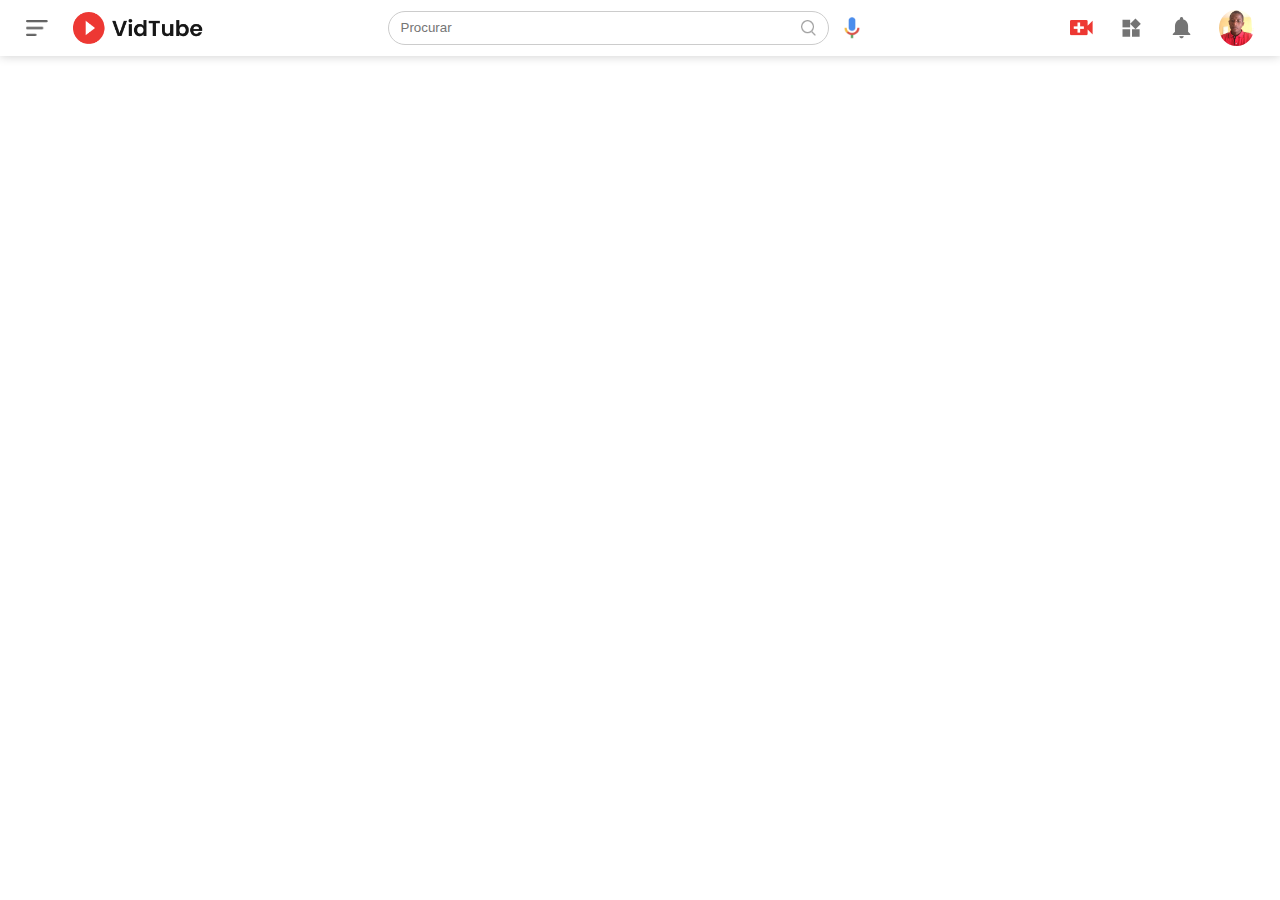
==== Index.html @ d1220606 "navBar" ====
<!DOCTYPE html>
<html lang="en">
<head>
    <meta charset="UTF-8">
    <meta http-equiv="X-UA-Compatible" content="IE=edge">
    <meta name="viewport" content="width=device-width, initial-scale=1.0">
    <title>Youtube_Oscar</title>
    <link rel="stylesheet" href="css/estilos.css">
</head>
<body>
   <!--=====================================================-->
<!--========================Inicio da Nave=============================-->
    <nav class="flex_div">
         <!--===================Div Esquerdo==================================-->
        <div class="nave_esquerdo flex_div">
            <img src="images/menu.png" alt="" class="menu_icon">
            <img src="images/logo.png" alt="logotipo" class="logo">


        </div>
         <!--=====================Div Central================================-->
        <div class="nav_centro flex_div">
            <div class="procurar flex_div">
                <input type="text" placeholder="Procurar">
                <img src="images/search.png" alt="">

            </div>
            <img src="images/voice-search.png" alt="" class="micro">


        </div>
         <!--======================Div Direito===============================-->

        <div class="nav_direito flex_div">
            <img src="images/upload.png" alt="">
            <img src="images/more.png" alt="logotipo">
            <img src="images/notification.png" alt="">
            <img src="images/oscar.png" alt="logotipo" class="usuario_icon">


        </div>
        <!--=========================Fim da Div============================-->

    </nav>
     <!--=========================Fim da Nav============================-->
</body>
</html>
---- css/estilos.css ----
*{
    box-sizing: border-box;
    margin: 0;
    padding: 0;
    font-family:Arial, Helvetica, sans-serif;
}

a{
    text-decoration: none;
    color: #5a5a5a;
}
img{
    cursor: pointer;
}

.flex_div{
    align-items: center;
    display: flex;
}

nav{
    padding: 10px 2%;
    justify-content: space-between;
    box-shadow: 0 0 10px rgb(0, 0, 0,0.2);
    background: #fff;
    position: static;
    z-index: 10;
    top: 0;
}



.nav_direito img{
    width: 25px;
    margin-left: 25px;
}

.nav_direito .usuario_icon{
    width: 35px;
    border-radius: 50%;
    margin-right: 0;
}

.nave_esquerdo .menu_icon{
    width: 22px;
    margin-right: 25px;

}

.nave_esquerdo .logo{
    width: 130px;
}

.nav_centro  .micro{
    width: 16px;
}

.nav_centro .procurar{
    border:1px solid #ccc;
    margin-right: 15px;
    padding: 8px 12px;
    border-radius: 25px;
}

.nav_centro .procurar input{
    background-color: transparent;
    border: 0;
    outline: 0;
    width: 400px;
}

.nav_centro .procurar img{
    width: 15px;
}
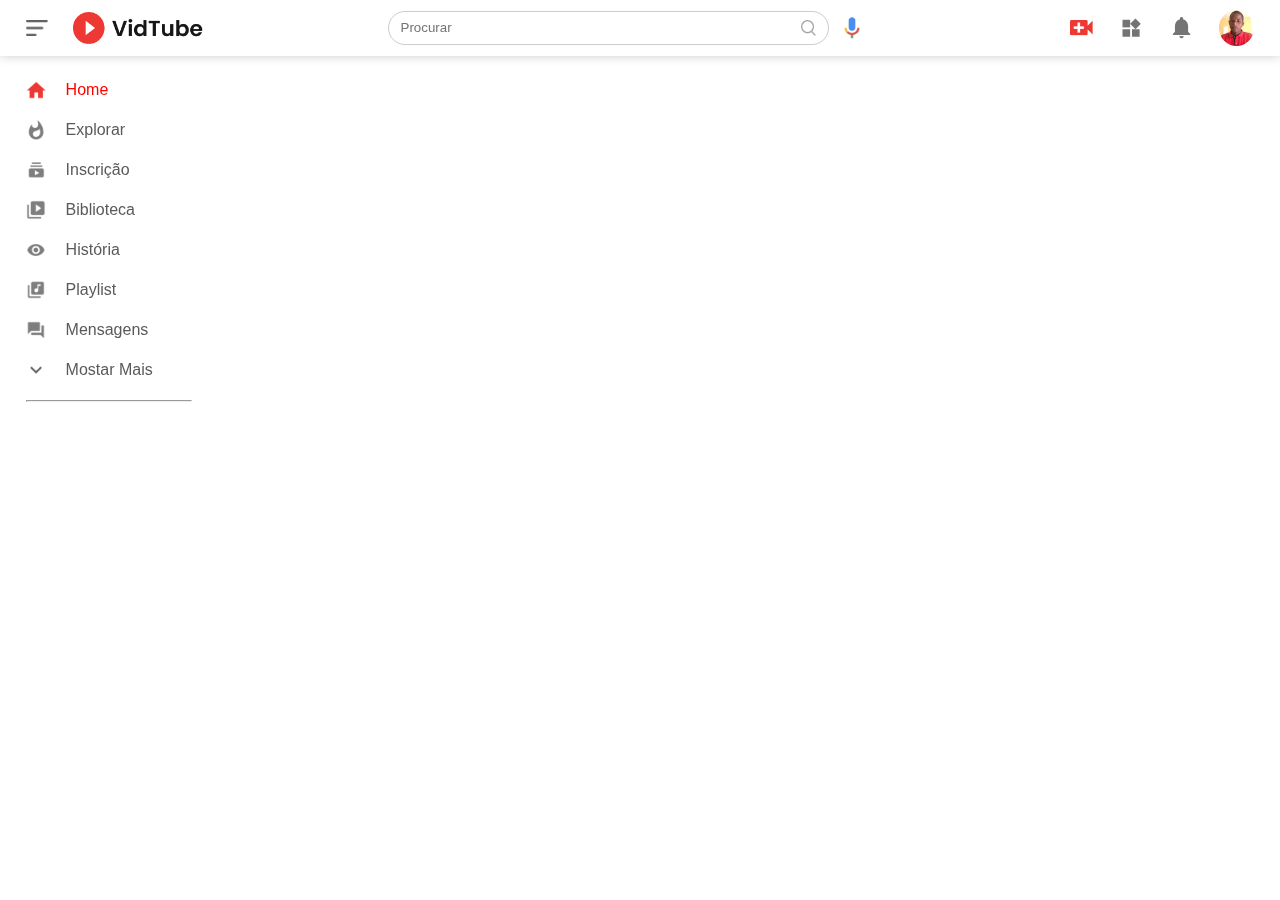
==== commit b2595210: "sidebar" ====
--- a/Index.html
+++ b/Index.html
@@ -11,25 +11,20 @@
    <!--=====================================================-->
 <!--========================Inicio da Nave=============================-->
     <nav class="flex_div">
-         <!--===================Div Esquerdo==================================-->
+    <!--===================Div Esquerdo==================================-->
         <div class="nave_esquerdo flex_div">
             <img src="images/menu.png" alt="" class="menu_icon">
             <img src="images/logo.png" alt="logotipo" class="logo">
-
-
         </div>
-         <!--=====================Div Central================================-->
+    <!--=====================Div Central================================-->
         <div class="nav_centro flex_div">
             <div class="procurar flex_div">
                 <input type="text" placeholder="Procurar">
                 <img src="images/search.png" alt="">
-
             </div>
             <img src="images/voice-search.png" alt="" class="micro">
-
-
         </div>
-         <!--======================Div Direito===============================-->
+    <!--======================Div Direito===============================-->
 
         <div class="nav_direito flex_div">
             <img src="images/upload.png" alt="">
@@ -39,9 +34,28 @@
 
 
         </div>
-        <!--=========================Fim da Div============================-->
+    <!--=========================Fim da Div============================-->
 
     </nav>
-     <!--=========================Fim da Nav============================-->
+<!--=========================Fim da Nav============================-->
+
+<!--=========================INICIO DA SIDE BAR============================-->
+
+<div class="sideBar">
+    <div class="shortcut">
+         <a href=""><img src="images/home.png">Home</a>
+         <a href=""><img src="images/explore.png">Explorar</a>
+         <a href=""><img src="images/subscriprion.png">Inscrição</a>
+         <a href=""><img src="images/library.png">Biblioteca</a>
+         <a href=""><img src="images/history.png">História</a>
+         <a href=""><img src="images/playlist.png">Playlist</a>
+         <a href=""><img src="images/messages.png">Mensagens</a>
+        <a href=""><img src="images/show-more.png">Mostar Mais</a>
+
+        <hr>
+</div>
+</div>
+
+
 </body>
 </html>--- a/css/estilos.css
+++ b/css/estilos.css
@@ -23,7 +23,7 @@
     justify-content: space-between;
     box-shadow: 0 0 10px rgb(0, 0, 0,0.2);
     background: #fff;
-    position: static;
+    position: sticky;
     z-index: 10;
     top: 0;
 }
@@ -71,4 +71,33 @@
 
 .nav_centro .procurar img{
     width: 15px;
+}
+
+/*Fim da Nave Bar e Inicio da side bar */
+
+.sideBar{
+    background: #fff;
+    width: 15%;
+    height: 300px;
+    position: fixed;
+    top: 0;
+    padding-left: 2%;
+    padding-top: 80px;
+}
+
+.shortcut a img{
+    width: 20px;
+    margin-right: 20px;
+}
+
+.shortcut a{
+    display: flex;
+    align-items: center;
+    margin-bottom: 20px;
+    width: fit-content;
+    flex-wrap: wrap;
+}
+
+.shortcut a:first-child{
+    color: red;
 }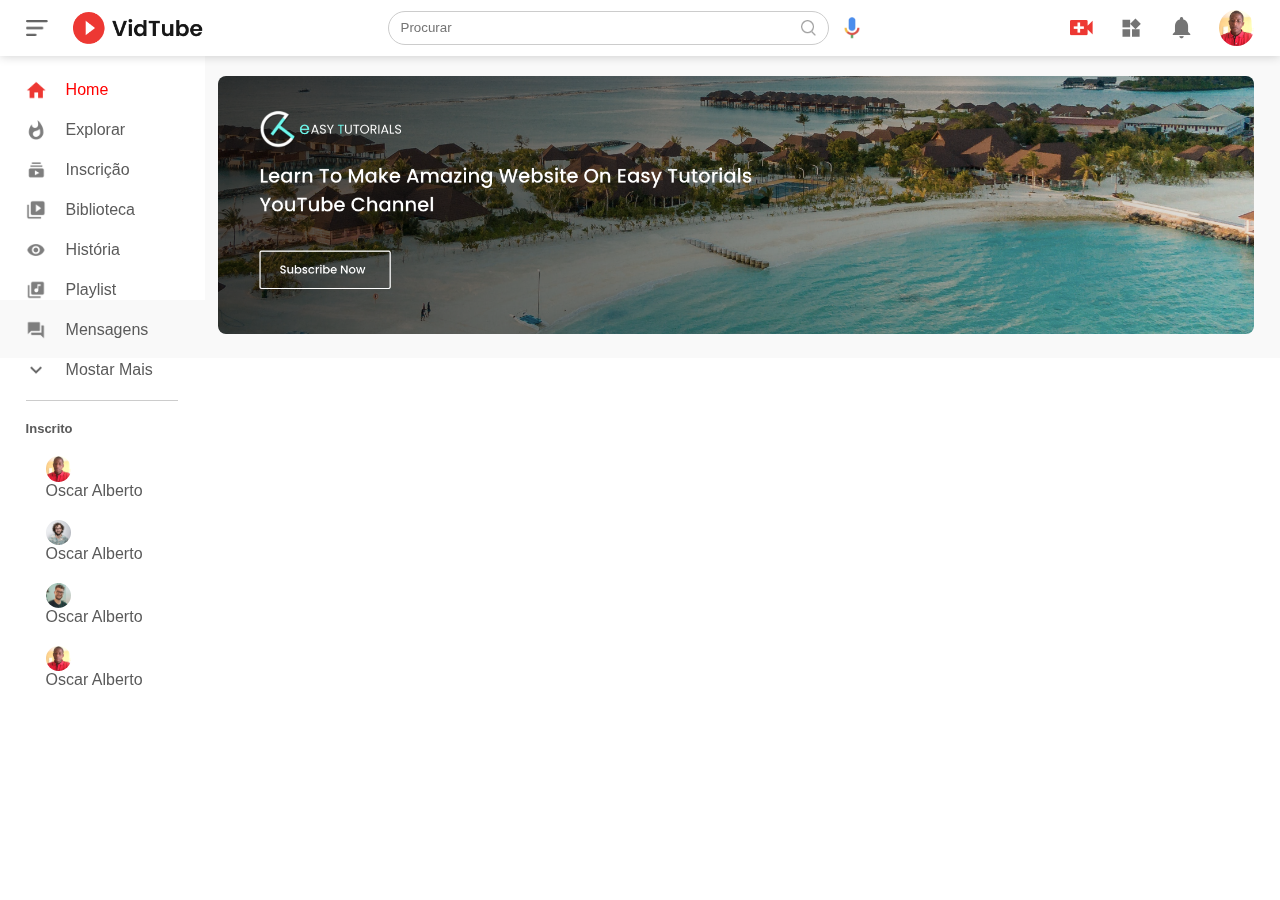
==== commit 6b803fdb: "eventos" ====
--- a/Index.html
+++ b/Index.html
@@ -43,19 +43,36 @@
 
 <div class="sideBar">
     <div class="shortcut">
-         <a href=""><img src="images/home.png">Home</a>
-         <a href=""><img src="images/explore.png">Explorar</a>
-         <a href=""><img src="images/subscriprion.png">Inscrição</a>
-         <a href=""><img src="images/library.png">Biblioteca</a>
-         <a href=""><img src="images/history.png">História</a>
-         <a href=""><img src="images/playlist.png">Playlist</a>
-         <a href=""><img src="images/messages.png">Mensagens</a>
-        <a href=""><img src="images/show-more.png">Mostar Mais</a>
+         <a href=""><img src="images/home.png"><p> Home</p></a>
+         <a href=""><img src="images/explore.png"><p>Explorar</p></a>
+         <a href=""><img src="images/subscriprion.png"><p>Inscrição</p></a>
+         <a href=""><img src="images/library.png"><p>Biblioteca</p></a>
+         <a href=""><img src="images/history.png"><p>História</p></a>
+         <a href=""><img src="images/playlist.png"><p>Playlist</p></a>
+         <a href=""><img src="images/messages.png"><p>Mensagens</p></a>
+        <a href=""><img src="images/show-more.png"><p>Mostar Mais</p></a>
 
         <hr>
 </div>
+
+<div class="inscritos">
+    <h3>Inscrito</h3>
+    <a href=""><img src="images/oscar.png"><p>Oscar Alberto</p></a>
+    <a href=""><img src="images/Jack.png"><p>Oscar Alberto</p></a>
+    <a href=""><img src="images/simon.png"><p>Oscar Alberto</p></a>
+    <a href=""><img src="images/oscar.png"><p>Oscar Alberto</p></a>
+</div>
+</div>
+<!--=========================INICIO DA Main============================-->
+<div class="container">
+    <div class="baner">
+        <img src="images/banner.png" alt="">
+    </div>
+
 </div>
 
 
+
+<script src="js/ficheiro.js"></script>
 </body>
 </html>--- a/css/estilos.css
+++ b/css/estilos.css
@@ -77,7 +77,7 @@
 
 .sideBar{
     background: #fff;
-    width: 15%;
+    width: 16%;
     height: 300px;
     position: fixed;
     top: 0;
@@ -100,4 +100,70 @@
 
 .shortcut a:first-child{
     color: red;
+}
+
+.sideBar hr{
+    border: 0;
+    height: 1px;
+    background: #ccc;
+    width: 85%;
+}
+
+.inscritos h3{
+    color: #5a5a5a;
+    font-size: 13px;
+    margin: 20px 0;
+}
+
+.inscritos a{
+    align-items: center;
+    flex-wrap: wrap;
+    display: flex;
+    width: fit-content;
+    margin: 20px;
+}
+
+.inscritos a img{
+    width: 25px;
+    border-radius: 50%;
+    margin-right: 20px;
+}
+
+.reduzSideBar{
+    width: 5%;
+
+}
+
+.reduzSideBar a p{
+    display: none;
+}
+
+
+.reduzSideBar h3{
+    display: none;
+}
+
+
+.reduzSideBar hr{
+    margin-bottom: 20px;
+    width: 50%;
+}
+/* INICIO DA PAGINA PRICIMPAL*/
+
+.container{
+    background: #f9f9f9;
+    padding-left: 17%;
+    padding-top: 20px;
+    padding-right: 2%;
+    padding-bottom: 20px;
+
+}
+
+.baner{
+    width: 100%;
+}
+
+.baner img{
+    width: 100%;
+    border-radius: 8px;
 }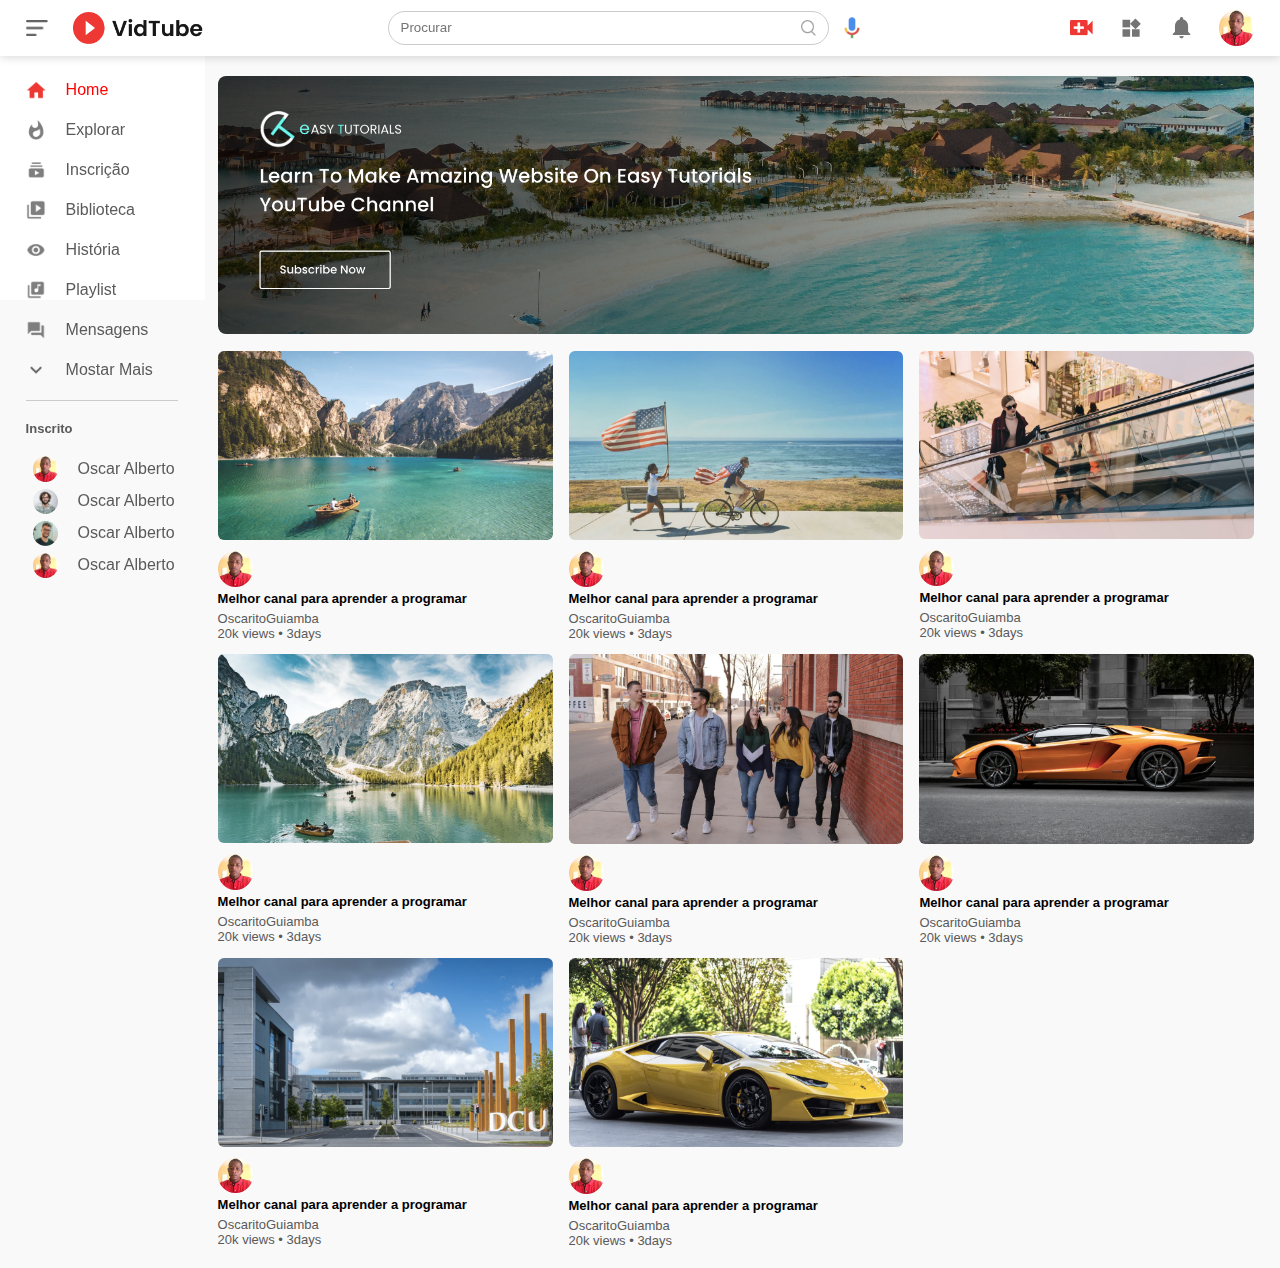
==== commit 0888a25e: "melhorias" ====
--- a/Index.html
+++ b/Index.html
@@ -69,6 +69,119 @@
         <img src="images/banner.png" alt="">
     </div>
 
+    <div class="listaContainer">
+        <div class="videoLista">
+            <a href=""><img src="images/thumbnail1.png" class="thumb"></a>
+            
+            <div class="flexDiv">
+                <img src="images/oscar.png" alt="">
+                <div class="videoInfo">
+                    <a href="#">Melhor canal para aprender a programar</a>
+                    <p>OscaritoGuiamba</p>
+                    <p>20k views &bull; 3days</p>
+                </div>
+            </div>
+        </div>
+        <!--====================================================-->
+
+        <div class="videoLista">
+            <a href=""><img src="images/thumbnail2.png" class="thumb"></a>
+            
+            <div class="flexDiv">
+                <img src="images/oscar.png" alt="">
+                <div class="videoInfo">
+                    <a href="#">Melhor canal para aprender a programar</a>
+                    <p>OscaritoGuiamba</p>
+                    <p>20k views &bull; 3days</p>
+                </div>
+            </div>
+        </div>
+        <!--====================================================-->
+
+        <div class="videoLista">
+            <a href=""><img src="images/thumbnail3.png" class="thumb"></a>
+            
+            <div class="flexDiv">
+                <img src="images/oscar.png" alt="">
+                <div class="videoInfo">
+                    <a href="#">Melhor canal para aprender a programar</a>
+                    <p>OscaritoGuiamba</p>
+                    <p>20k views &bull; 3days</p>
+                </div>
+            </div>
+        </div>
+        <!--====================================================-->
+
+        <div class="videoLista">
+            <a href=""><img src="images/thumbnail4.png" class="thumb"></a>
+            
+            <div class="flexDiv">
+                <img src="images/oscar.png" alt="">
+                <div class="videoInfo">
+                    <a href="#">Melhor canal para aprender a programar</a>
+                    <p>OscaritoGuiamba</p>
+                    <p>20k views &bull; 3days</p>
+                </div>
+            </div>
+        </div>
+        <!--====================================================-->
+
+        <div class="videoLista">
+            <a href=""><img src="images/thumbnail5.png" class="thumb"></a>
+            
+            <div class="flexDiv">
+                <img src="images/oscar.png" alt="">
+                <div class="videoInfo">
+                    <a href="#">Melhor canal para aprender a programar</a>
+                    <p>OscaritoGuiamba</p>
+                    <p>20k views &bull; 3days</p>
+                </div>
+            </div>
+        </div>
+        <!--====================================================-->
+
+        <div class="videoLista">
+            <a href=""><img src="images/thumbnail6.png" class="thumb"></a>
+            
+            <div class="flexDiv">
+                <img src="images/oscar.png" alt="">
+                <div class="videoInfo">
+                    <a href="#">Melhor canal para aprender a programar</a>
+                    <p>OscaritoGuiamba</p>
+                    <p>20k views &bull; 3days</p>
+                </div>
+            </div>
+        </div>
+        <!--====================================================-->
+        <div class="videoLista">
+            <a href=""><img src="images/thumbnail7.png" class="thumb"></a>
+            
+            <div class="flexDiv">
+                <img src="images/oscar.png" alt="">
+                <div class="videoInfo">
+                    <a href="#">Melhor canal para aprender a programar</a>
+                    <p>OscaritoGuiamba</p>
+                    <p>20k views &bull; 3days</p>
+                </div>
+            </div>
+        </div>
+        <!--====================================================-->
+        <div class="videoLista">
+            <a href=""><img src="images/thumbnail8.png" class="thumb"></a>
+            
+            <div class="flexDiv">
+                <img src="images/oscar.png" alt="">
+                <div class="videoInfo">
+                    <a href="#">Melhor canal para aprender a programar</a>
+                    <p>OscaritoGuiamba</p>
+                    <p>20k views &bull; 3days</p>
+                </div>
+            </div>
+        </div>
+        <!--====================================================-->
+
+    </div>
+
 </div>
 
 
--- a/css/estilos.css
+++ b/css/estilos.css
@@ -85,6 +85,11 @@
     padding-top: 80px;
 }
 
+.sideBar .shortcut a:hover{
+    background: #ccc;
+    
+}
+
 .shortcut a img{
     width: 20px;
     margin-right: 20px;
@@ -120,7 +125,7 @@
     flex-wrap: wrap;
     display: flex;
     width: fit-content;
-    margin: 20px;
+    margin: 7px;
 }
 
 .inscritos a img{
@@ -159,6 +164,10 @@
 
 }
 
+.containerLargo{
+    padding: 7%;
+}
+
 .baner{
     width: 100%;
 }
@@ -166,4 +175,42 @@
 .baner img{
     width: 100%;
     border-radius: 8px;
-}+}
+
+.listaContainer{
+    display: grid;
+    grid-template-columns: repeat(auto-fit,minmax(250px, 1fr));
+    grid-column-gap: 16px;
+    grid-row-gap:13px ;
+    margin-top: 13px;
+}
+
+.videoLista .thumb{
+    width: 100%;
+    border-radius: 6px;
+}
+
+.videoLista .flexDiv{
+    align-items: flex-start;
+    margin-top: 7px ;
+
+}
+
+.videoLista .flexDiv img{
+    width: 35px;
+    border-radius: 50%;
+    margin-right: 10px;
+}
+.videoInfo{
+    color: #5a5a5a;
+    font-size: 13px;
+}
+
+.videoInfo a{
+    color: black;
+    font-weight: 600;
+    display: block;
+    margin-bottom: 5px;
+}
+
+
